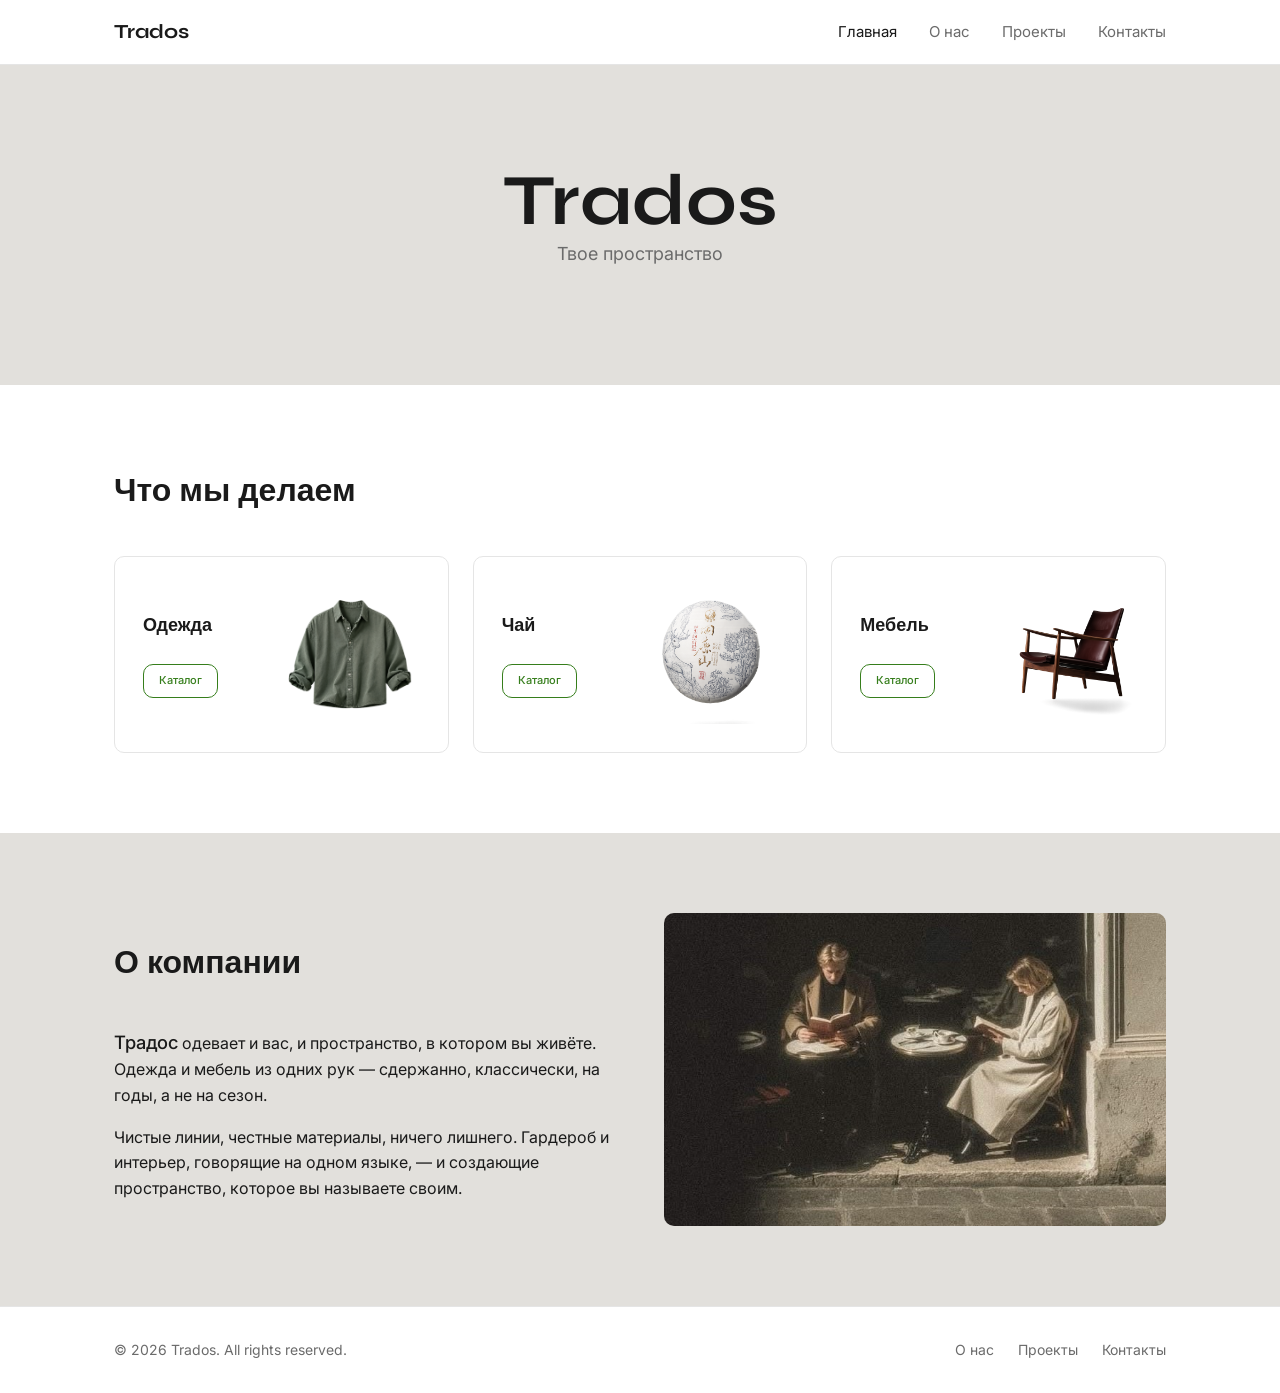
==== index.html @ d26890ef "Trados_0.1" ====
<!DOCTYPE html>
<html lang="ru">
<head>
  <meta charset="UTF-8">
  <meta name="viewport" content="width=device-width, initial-scale=1.0">
  <meta name="description" content="Trados — традос, одежда, чай, мебель">
  <title>Trados</title>

  <!-- Шрифты с Google Fonts -->
  <link rel="preconnect" href="https://fonts.googleapis.com">
  <link rel="preconnect" href="https://fonts.gstatic.com" crossorigin>
  <link href="https://fonts.googleapis.com/css2?family=Inter:wght@400;500;600&family=Syne:wght@700&display=swap" rel="stylesheet">

  <!-- Наш CSS файл -->
  <link rel="stylesheet" href="css/style.css">
</head>
<body>

  <!-- ========== ШАПКА ========== -->
  <header class="header">
    <div class="container">
      <a href="index.html" class="logo">Trados</a>
      <nav class="nav">
        <a href="index.html" class="nav__link nav__link--active">Главная</a>
        <a href="about.html" class="nav__link">О нас</a>
        <a href="projects.html" class="nav__link">Проекты</a>
        <a href="contact.html" class="nav__link">Контакты</a>
      </nav>
    </div>
  </header>

  <!-- ========== HERO — первый экран ========== -->
  <section class="hero">
    <div class="container">
      <h1 class="hero__title">Trados</h1>
      <p class="hero__subtitle">Твое пространство <!--Hot-tapping (fireless tapping) machines, 
         angular and ring/annular cutters.--> </p>
    </div>
  </section>

  <!-- ========== СЕКЦИЯ — О компании ========== -->


  <!-- ========== СЕКЦИЯ — Услуги / Преимущества ========== -->
  <section class="features">
    <div class="container">
      <h2 class="section-title">Что мы делаем</h2>
      <div class="features__grid">
        <div class="card">
          <div class="features_card_text">
            <h3 class="card__title">Одежда</h3>
            <p class="card__text"></p>
            <a href="wet.html" class="card__btn">Каталог</a>
          </div>
          <img src="images/wet01.png" alt="Fireless (cold) pipe-cutting machine (SM-307)">
        </div>
        <div class="card">
          <div class="features_card_text">
            <h3 class="card__title">Чай</h3>
            <p class="card__text"></p>
            <a href="Tea.html" class="card__btn">Каталог</a>
          </div>
          <img src="images/tea.png" alt="Услуга 2">
        </div>
        <div class="card">
          <div class="features_card_text">
            <h3 class="card__title">Мебель</h3>
            <p class="card__text"></p>
            <a href="furniture.html" class="card__btn">Каталог</a>
          </div>
          <img src="images/chear.png" alt="Profile angular cutters, Annular cutters">
        </div>
      </div>
    </div>
  </section>

  <section class="about">
    <div class="container">
      <div class="about__grid">
        <div class="about__text">
          <h2 class="section-title">О компании</h2>
          <p><span class="about__lead">Традос</span> одевает и вас, и пространство, в котором вы живёте. Одежда и мебель
             из одних рук — сдержанно, классически, на годы, а не на сезон.</p>
          <p>Чистые линии,
             честные материалы, ничего лишнего. Гардероб и интерьер, говорящие на одном
             языке, — и создающие пространство, которое вы называете своим.</p>
        </div>
        <div class="about__image">
          <img src="images/style02.jpg" alt="О компании BigTech">
        </div>
      </div>
    </div>
  </section>

  <!-- ========== ПОДВАЛ ========== -->
  <footer class="footer">
    <div class="container">
      <p>© 2026 Trados. All rights reserved.</p>
      <nav class="footer__nav">
        <a href="about.html">О нас</a>
        <a href="projects.html">Проекты</a>
        <a href="contact.html">Контакты</a>
      </nav>
    </div>
  </footer>

</body>
</html>
---- css/style.css ----
/* ============================================
   ПЕРЕМЕННЫЕ — меняй цвета и шрифты здесь
   ============================================ */
:root {
  --color-bg:       #ffffff;
  --color-surface:  #e2e0dc;
  --color-text:     #1a1a1a;
  --color-muted:    #6b6b6b;
  --color-accent:   #367e1c;
  --color-border:   #e5e5e5;

  --font-heading: 'Syne', sans-serif;
  --font-body:    'Inter', sans-serif;

  --max-width: 1100px;
  --radius:    10px;
}


/* ============================================
   СБРОС — убирает разные стили у браузеров
   ============================================ */
*, *::before, *::after {
  box-sizing: border-box;
  margin: 0;
  padding: 0;
}

body {
  font-family: var(--font-body);
  font-size: 16px;
  line-height: 1.6;
  color: var(--color-text);
  background: var(--color-bg);
}

img {
  display: block;
  max-width: 100%;
  height: auto;
  border-radius: var(--radius);
}

a {
  color: var(--color-accent);
  text-decoration: none;
}


/* ============================================
   КОНТЕЙНЕР — ограничивает ширину и центрует
   ============================================ */
.container {
  max-width: var(--max-width);
  margin: 0 auto;
  padding: 0 24px;
}


/* ============================================
   ШАПКА
   ============================================ */
.header {
  position: sticky;
  top: 0;
  background: var(--color-bg);
  border-bottom: 1px solid var(--color-border);
  z-index: 100;
}

.header .container {
  display: flex;
  align-items: center;
  justify-content: space-between;
  height: 64px;
}

.logo {
  font-family: var(--font-heading);
  font-size: 20px;
  font-weight: 700;
  color: var(--color-text);
}

.nav {
  display: flex;
  gap: 32px;
}

.nav__link {
  font-size: 15px;
  color: var(--color-muted);
  transition: color 0.2s;
}

.nav__link:hover,
.nav__link--active {
  color: var(--color-text);
}


/* ============================================
   HERO — первый экран
   ============================================ */
.hero {
  padding: 96px 0 80px;
  background: var(--color-surface);
  text-align: center;
}

.hero__title {
  font-family: var(--font-heading);
  font-size: clamp(36px, 6vw, 72px); /* адаптивный размер */
  line-height: 1.1;
  margin-bottom: 0px;
}

.hero__subtitle {
  font-size: 18px;
  color: var(--color-muted);
  max-width: 520px;
  margin: 0 auto 36px;
}


/* ============================================
   КНОПКА
   ============================================ */
.btn {
  display: inline-block;
  padding: 14px 28px;
  background: var(--color-accent);
  color: #ffffff;
  border-radius: var(--radius);
  font-size: 15px;
  font-weight: 500;
  transition: opacity 0.2s;
}

.btn:hover {
  opacity: 0.88;
  color: #ffffff;
}


/* ============================================
   ЗАГОЛОВОК СЕКЦИИ
   ============================================ */
.section-title {
  font-family: var(--font-heading);
  font-size: 32px;
  margin-bottom: 40px;
}


/* ============================================
   СЕКЦИЯ — О компании
   ============================================ */
.about {
  padding: 80px 0;
  background: var(--color-surface)
}

.about__grid {
  display: grid;
  grid-template-columns: 1fr 1fr;
  gap: 48px;
  align-items: center;
}

.about__text p + p {
  margin-top: 16px;
}

.about__lead {
  font-size: 1.15em;
  font-weight: 500;
}


/* ============================================
   СЕКЦИЯ — Услуги / карточки
   ============================================ */
.features {
  padding: 80px 0;
  /*background: var(--color-surface);*/
}

.features__grid {
  display: grid;
  grid-template-columns: repeat(3, 1fr);
  gap: 24px;
}

.card {
  display: grid;
  grid-template-columns: repeat(2, 1fr);
  align-items: center;
  background: var(--color-bg);
  border: 1px solid var(--color-border);
  border-radius: var(--radius);
  padding: 28px;
}

.card__title {
  font-family: var(--font-heading);
  font-size: 18px;
  margin-bottom: 12px;
}

.card__text {
  color: var(--color-muted);
  font-size: 15px;
}

.card__btn {
  display: inline-block;
  margin-top: 12px;
  padding: 7px 15px;
  border: 1px solid var(--color-accent);
  border-radius: var(--radius);
  color: var(--color-accent);
  font-size: 11px;
  font-weight: 500;
  transition: background 0.25s ease-in-out, color 0.25s ease-in-out, transform 0.25s ease-in-out;
}

.card__btn:hover {
  background: var(--color-accent);
  color: #ffffff;
  transform: scale(1.05);
}

.card img {

  max-height: 500px;
  width: auto;
  height: 100%;
}


/* ============================================
   КОНТАКТЫ — страница с кнопками
   ============================================ */
.contact {
  min-height: 60vh;
  display: flex;
  flex-direction: column;
  align-items: center;
  justify-content: center;
  text-align: center;
  gap: 12px;
  padding: 80px 24px;
}

.contact__title {
  font-family: var(--font-heading);
  font-size: 32px;
}

.contact__text {
  color: var(--color-muted);
  max-width: 480px;
  margin-bottom: 20px;
}

.contact__order {
  display: inline-block;
  padding: 8px 16px;
  margin-bottom: 20px;
  border-radius: var(--radius);
  background: var(--color-surface);
  font-weight: 600;
  font-size: 15px;
}


.contact_grid {
  display: grid;
  grid-template-columns: 1fr 1fr 1fr;
  gap: 16px;
  width: 100%;
  max-width: 640px;
}

.contact-btn {
  display: flex;
  align-items: center;
  justify-content: center;
  gap: 10px;
  padding: 14px 18px;
  border-radius: var(--radius);
  font-weight: 600;
  font-size: 16px;
  color: #ffffff;
  transition: transform 0.25s ease-in-out, box-shadow 0.25s ease-in-out;
}

.contact-btn:hover {
  transform: scale(1.05);
  box-shadow: 0 8px 20px rgba(0, 0, 0, 0.18);
}

.contact-btn--email    { background: #4787d1 ; }
.contact-btn--telegram { background: #40a1ce; }
.contact-btn--whatsapp { background: #58bb7c; }


/* ============================================
   КАТАЛОГ — сетка товаров (чай, одежда, мебель)
   ============================================ */
.catalog {
  padding: 56px 0 80px;

}

.catalog__head {
  margin-bottom: 40px;
  display: flex;
  justify-content: space-between;
  align-items: center;
}

.catalog__title {
  font-family: var(--font-heading);
  font-size: clamp(28px, 4vw, 40px);
  margin-bottom: 8px;
}

.catalog__subtitle {
  color: var(--color-muted);
  max-width: 560px;
}

.catalog__grid {
  display: grid;
  grid-template-columns: repeat(3, 1fr);
  gap: 24px;
}

/* Карточка товара */
.product {
  display: flex;
  flex-direction: column;
  background: var(--color-bg);
  border: 1px solid var(--color-border);
  border-radius: var(--radius);
  /*overflow: hidden;*/ 
  transition: transform 0.25s ease, box-shadow 0.25s ease;
}

.product:hover {
  transform: translateY(-4px);
  box-shadow: 0 12px 28px rgba(0, 0, 0, 0.12);
}

.product__media {
  aspect-ratio: 4 / 3;
  overflow: hidden;
  background: var(--color-bg);
}

.product__media img {
  width: 100%;
  height: 100%;
  object-fit: cover;
  border-radius: 0;
  transition: transform 0.4s ease;
}

.product:hover .product__media img {
  transform: scale(1.04);
}

.product__body {
  display: flex;
  flex-direction: column;
  flex: 1;
  padding: 18px 20px 20px;
}

.product__name {
  font-family: var(--font-heading);
  font-size: 18px;
  margin-bottom: 4px;
}

.product__tag {
  font-size: 13px;
  color: var(--color-muted);
  margin-bottom: 14px;
}

.product__footer {
  display: flex;
  align-items: center;
  justify-content: space-between;
  margin-top: auto;
}

.product__price {
  font-weight: 600;
  font-size: 16px;
}

.product__btn {
  display: inline-block;
  padding: 8px 16px;
  border: 1px solid var(--color-accent);
  border-radius: var(--radius);
  color: var(--color-accent);
  font-size: 13px;
  font-weight: 500;
  transition: background 0.25s ease, color 0.25s ease;
}

.product__btn:hover {
  background: var(--color-accent);
  color: #ffffff;
}


/* ============================================
   ПЛАШКА «В РАЗРАБОТКЕ»
   ============================================ */
.under-construction {
  min-height: 60vh;
  display: flex;
  flex-direction: column;
  align-items: center;
  justify-content: center;
  text-align: center;
  gap: 16px;
  padding: 80px 24px;
}

.under-construction__badge {
  display: inline-block;
  padding: 8px 18px;
  border-radius: 999px;
  background: #fef3c7;
  color: #92400e;
  font-weight: 600;
  font-size: 14px;
  letter-spacing: 0.5px;
  text-transform: uppercase;
}

.under-construction__title {
  font-family: var(--font-heading);
  font-size: 32px;
}

.under-construction__text {
  color: var(--color-muted);
  max-width: 480px;
}


/* ============================================
   ПОДВАЛ
   ============================================ */
.footer {
  padding: 32px 0;
  border-top: 1px solid var(--color-border);
}

.footer .container {
  display: flex;
  align-items: center;
  justify-content: space-between;
}

.footer p {
  font-size: 14px;
  color: var(--color-muted);
}

.footer__nav {
  display: flex;
  gap: 24px;
}

.footer__nav a {
  font-size: 14px;
  color: var(--color-muted);
  transition: color 0.2s;
}

.footer__nav a:hover {
  color: var(--color-text);
}


/* ============================================
   АДАПТИВНОСТЬ — для телефонов
   ============================================ */
@media (max-width: 768px) {
  .nav {
    gap: 20px;
  }

  .about__grid {
    grid-template-columns: 1fr;
  }

  .features__grid {
    grid-template-columns: 1fr;
  }

  .catalog__grid {
    grid-template-columns: 1fr 1fr;
  }

  .contact_grid {
    grid-template-columns: 1fr;
    max-width: 320px;
  }

  .footer .container {
    flex-direction: column;
    gap: 16px;
    text-align: center;
  }
}

@media (max-width: 480px) {
  .catalog__grid {
    grid-template-columns: 1fr;
  }
}
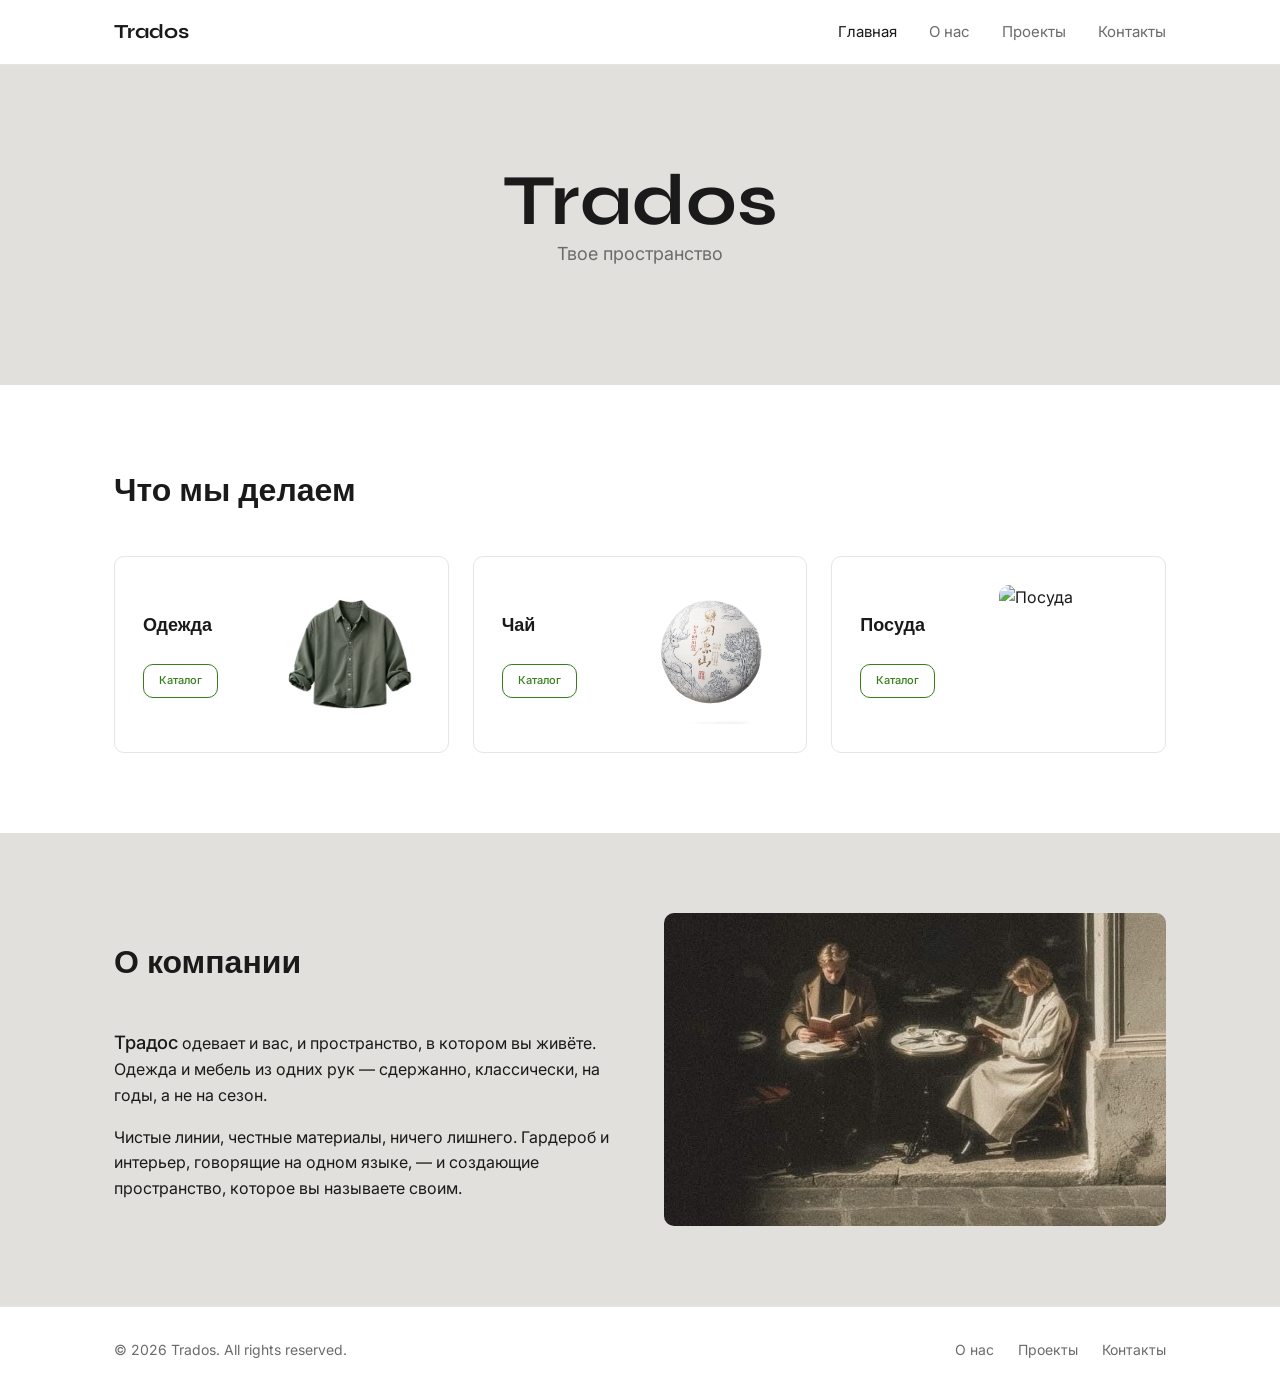
==== commit 958500fb: "Какиши посудные" ====
--- a/index.html
+++ b/index.html
@@ -3,7 +3,7 @@
 <head>
   <meta charset="UTF-8">
   <meta name="viewport" content="width=device-width, initial-scale=1.0">
-  <meta name="description" content="Trados — традос, одежда, чай, мебель">
+  <meta name="description" content="Trados — традос, одежда, чай, посуда">
   <title>Trados</title>
 
   <!-- Шрифты с Google Fonts -->
@@ -64,11 +64,11 @@
         </div>
         <div class="card">
           <div class="features_card_text">
-            <h3 class="card__title">Мебель</h3>
+            <h3 class="card__title">Посуда</h3>
             <p class="card__text"></p>
             <a href="furniture.html" class="card__btn">Каталог</a>
           </div>
-          <img src="images/chear.png" alt="Profile angular cutters, Annular cutters">
+          <img src="images/посуда%20(1).jpg" alt="Посуда">
         </div>
       </div>
     </div>
--- a/css/style.css
+++ b/css/style.css
@@ -236,6 +236,10 @@
   max-height: 500px;
   width: auto;
   height: 100%;
+
+  /* Горизонтальное фото не вылезает за свою колонку, а аккуратно кадрируется */
+  max-width: 100%;
+  object-fit: cover;
 }
 
 
@@ -307,7 +311,7 @@
 
 
 /* ============================================
-   КАТАЛОГ — сетка товаров (чай, одежда, мебель)
+   КАТАЛОГ — сетка товаров (чай, одежда, посуда)
    ============================================ */
 .catalog {
   padding: 56px 0 80px;
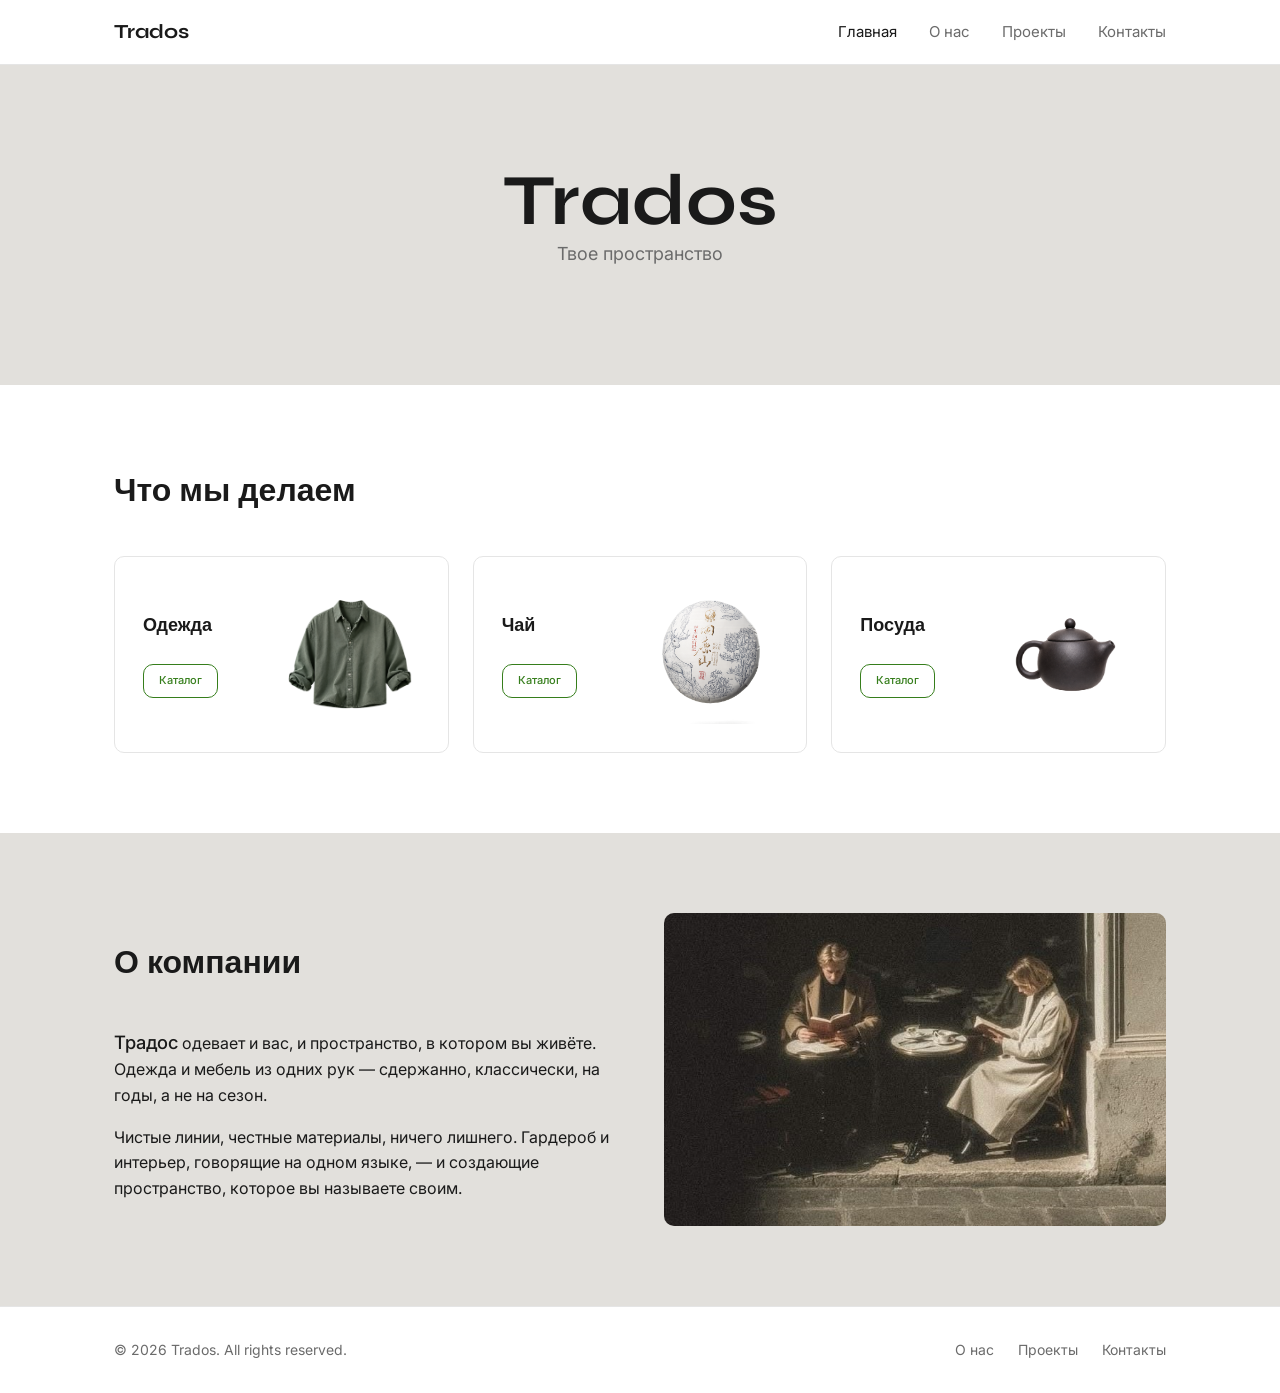
==== commit 14ea18d2: "Описание карточек, + чаи + посуда" ====
--- a/index.html
+++ b/index.html
@@ -68,7 +68,7 @@
             <p class="card__text"></p>
             <a href="furniture.html" class="card__btn">Каталог</a>
           </div>
-          <img src="images/посуда%20(1).jpg" alt="Посуда">
+          <img src="images/Yixing%20teapot.png" alt="Посуда">
         </div>
       </div>
     </div>
--- a/css/style.css
+++ b/css/style.css
@@ -236,10 +236,6 @@
   max-height: 500px;
   width: auto;
   height: 100%;
-
-  /* Горизонтальное фото не вылезает за свою колонку, а аккуратно кадрируется */
-  max-width: 100%;
-  object-fit: cover;
 }
 
 
@@ -340,6 +336,10 @@
   display: grid;
   grid-template-columns: repeat(3, 1fr);
   gap: 24px;
+
+  /* Карточки тянутся по своему содержимому.
+     Без этого раскрытое описание растянуло бы весь ряд. */
+  align-items: start;
 }
 
 /* Карточка товара */
@@ -393,6 +393,45 @@
   font-size: 13px;
   color: var(--color-muted);
   margin-bottom: 14px;
+}
+
+
+/* Описание товара — свёрнуто, раскрывается по клику (тег <details>) */
+.product__more {
+  margin-bottom: 14px;
+}
+
+/* Строка «Описание», по которой кликают */
+.product__more summary {
+  cursor: pointer;
+  font-size: 13px;
+  font-weight: 500;
+  color: var(--color-accent);
+
+  /* Убираем стандартный треугольник браузера */
+  list-style: none;
+}
+
+/* Тот же треугольник в Safari прячется отдельно */
+.product__more summary::-webkit-details-marker {
+  display: none;
+}
+
+/* Рисуем свою стрелку: вниз — закрыто, вверх — открыто */
+.product__more summary::after {
+  content: ' ▾';
+}
+
+.product__more[open] summary::after {
+  content: ' ▴';
+}
+
+/* Сам текст описания */
+.product__more p {
+  font-size: 13px;
+  line-height: 1.5;
+  color: var(--color-muted);
+  margin-top: 8px;
 }
 
 .product__footer {
